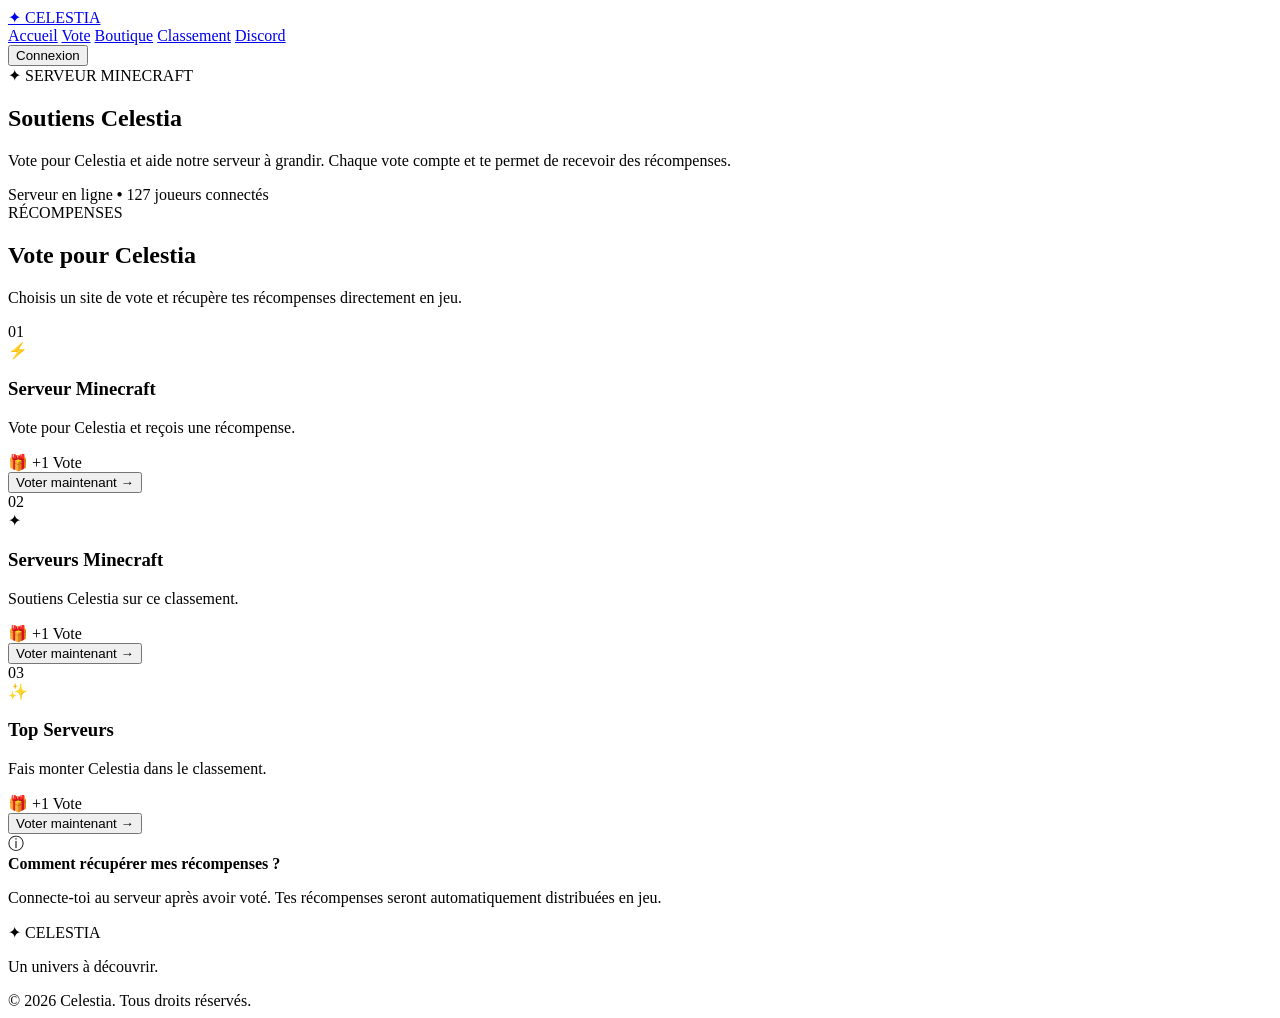
==== index.html @ cdee75d1 "Create index.html" ====
<!DOCTYPE html>
<html lang="fr">
<head>
    <meta charset="UTF-8">
    <meta name="viewport" content="width=device-width, initial-scale=1.0">

    <title>Celestia — Vote</title>

    <link rel="stylesheet" href="style.css">
</head>

<body>

    <div class="stars"></div>

    <!-- NAVIGATION -->
    <header class="navbar">

        <a href="#" class="logo">
            <span class="logo-icon">✦</span>
            <span>CELESTIA</span>
        </a>

        <nav>
            <a href="#" class="active">Accueil</a>
            <a href="/vote">Vote</a>
            <a href="#">Boutique</a>
            <a href="#">Classement</a>
            <a href="#">Discord</a>
        </nav>

        <button class="login-button">
            Connexion
        </button>

    </header>


    <!-- HERO -->
    <main>

        <section class="hero">

            <div class="hero-glow"></div>

            <div class="hero-content">

                <div class="badge">
                    ✦ SERVEUR MINECRAFT
                </div>

                <h1>
                    Soutiens <span>Celestia</span>
                </h1>

                <p>
                    Vote pour Celestia et aide notre serveur à grandir.
                    Chaque vote compte et te permet de recevoir des récompenses.
                </p>

                <div class="server-status">
                    <span class="status-dot"></span>
                    Serveur en ligne
                    <strong>•</strong>
                    127 joueurs connectés
                </div>

            </div>

        </section>


        <!-- VOTE -->
        <section class="vote-section">

            <div class="section-title">

                <span class="small-title">RÉCOMPENSES</span>

                <h2>
                    Vote pour <span>Celestia</span>
                </h2>

                <p>
                    Choisis un site de vote et récupère tes récompenses
                    directement en jeu.
                </p>

            </div>


            <div class="vote-grid">

                <!-- SITE 1 -->
                <article class="vote-card">

                    <div class="vote-number">
                        01
                    </div>

                    <div class="vote-icon">
                        ⚡
                    </div>

                    <h3>
                        Serveur Minecraft
                    </h3>

                    <p>
                        Vote pour Celestia et reçois une récompense.
                    </p>

                    <div class="reward">
                        <span>🎁</span>
                        +1 Vote
                    </div>

                    <button class="vote-button">
                        Voter maintenant
                        <span>→</span>
                    </button>

                </article>


                <!-- SITE 2 -->
                <article class="vote-card">

                    <div class="vote-number">
                        02
                    </div>

                    <div class="vote-icon">
                        ✦
                    </div>

                    <h3>
                        Serveurs Minecraft
                    </h3>

                    <p>
                        Soutiens Celestia sur ce classement.
                    </p>

                    <div class="reward">
                        <span>🎁</span>
                        +1 Vote
                    </div>

                    <button class="vote-button">
                        Voter maintenant
                        <span>→</span>
                    </button>

                </article>


                <!-- SITE 3 -->
                <article class="vote-card">

                    <div class="vote-number">
                        03
                    </div>

                    <div class="vote-icon">
                        ✨
                    </div>

                    <h3>
                        Top Serveurs
                    </h3>

                    <p>
                        Fais monter Celestia dans le classement.
                    </p>

                    <div class="reward">
                        <span>🎁</span>
                        +1 Vote
                    </div>

                    <button class="vote-button">
                        Voter maintenant
                        <span>→</span>
                    </button>

                </article>

            </div>


            <!-- INFO -->
            <div class="info-box">

                <div class="info-icon">
                    ⓘ
                </div>

                <div>
                    <strong>Comment récupérer mes récompenses ?</strong>

                    <p>
                        Connecte-toi au serveur après avoir voté.
                        Tes récompenses seront automatiquement distribuées
                        en jeu.
                    </p>
                </div>

            </div>

        </section>

    </main>


    <!-- FOOTER -->
    <footer>

        <div class="footer-logo">
            ✦ CELESTIA
        </div>

        <p>
            Un univers à découvrir.
        </p>

        <div class="copyright">
            © 2026 Celestia. Tous droits réservés.
        </div>

    </footer>

</body>
</html>
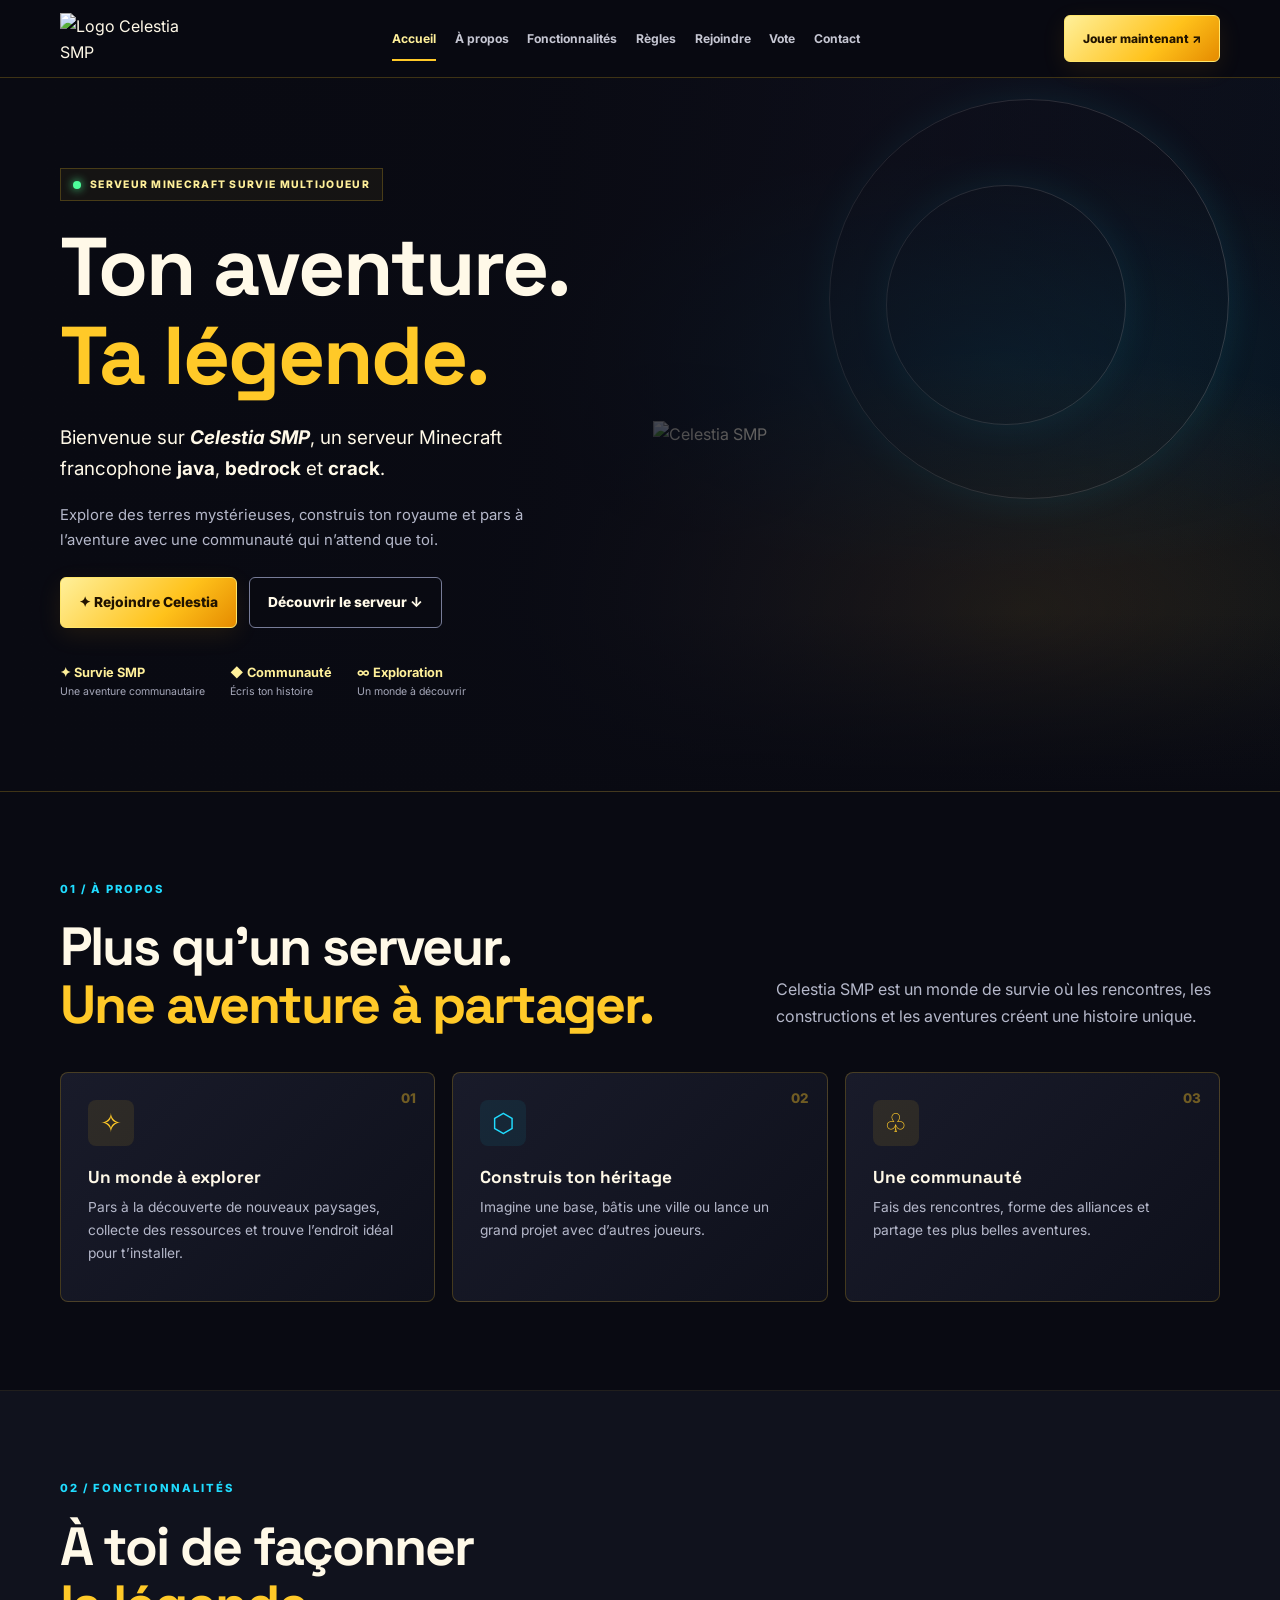
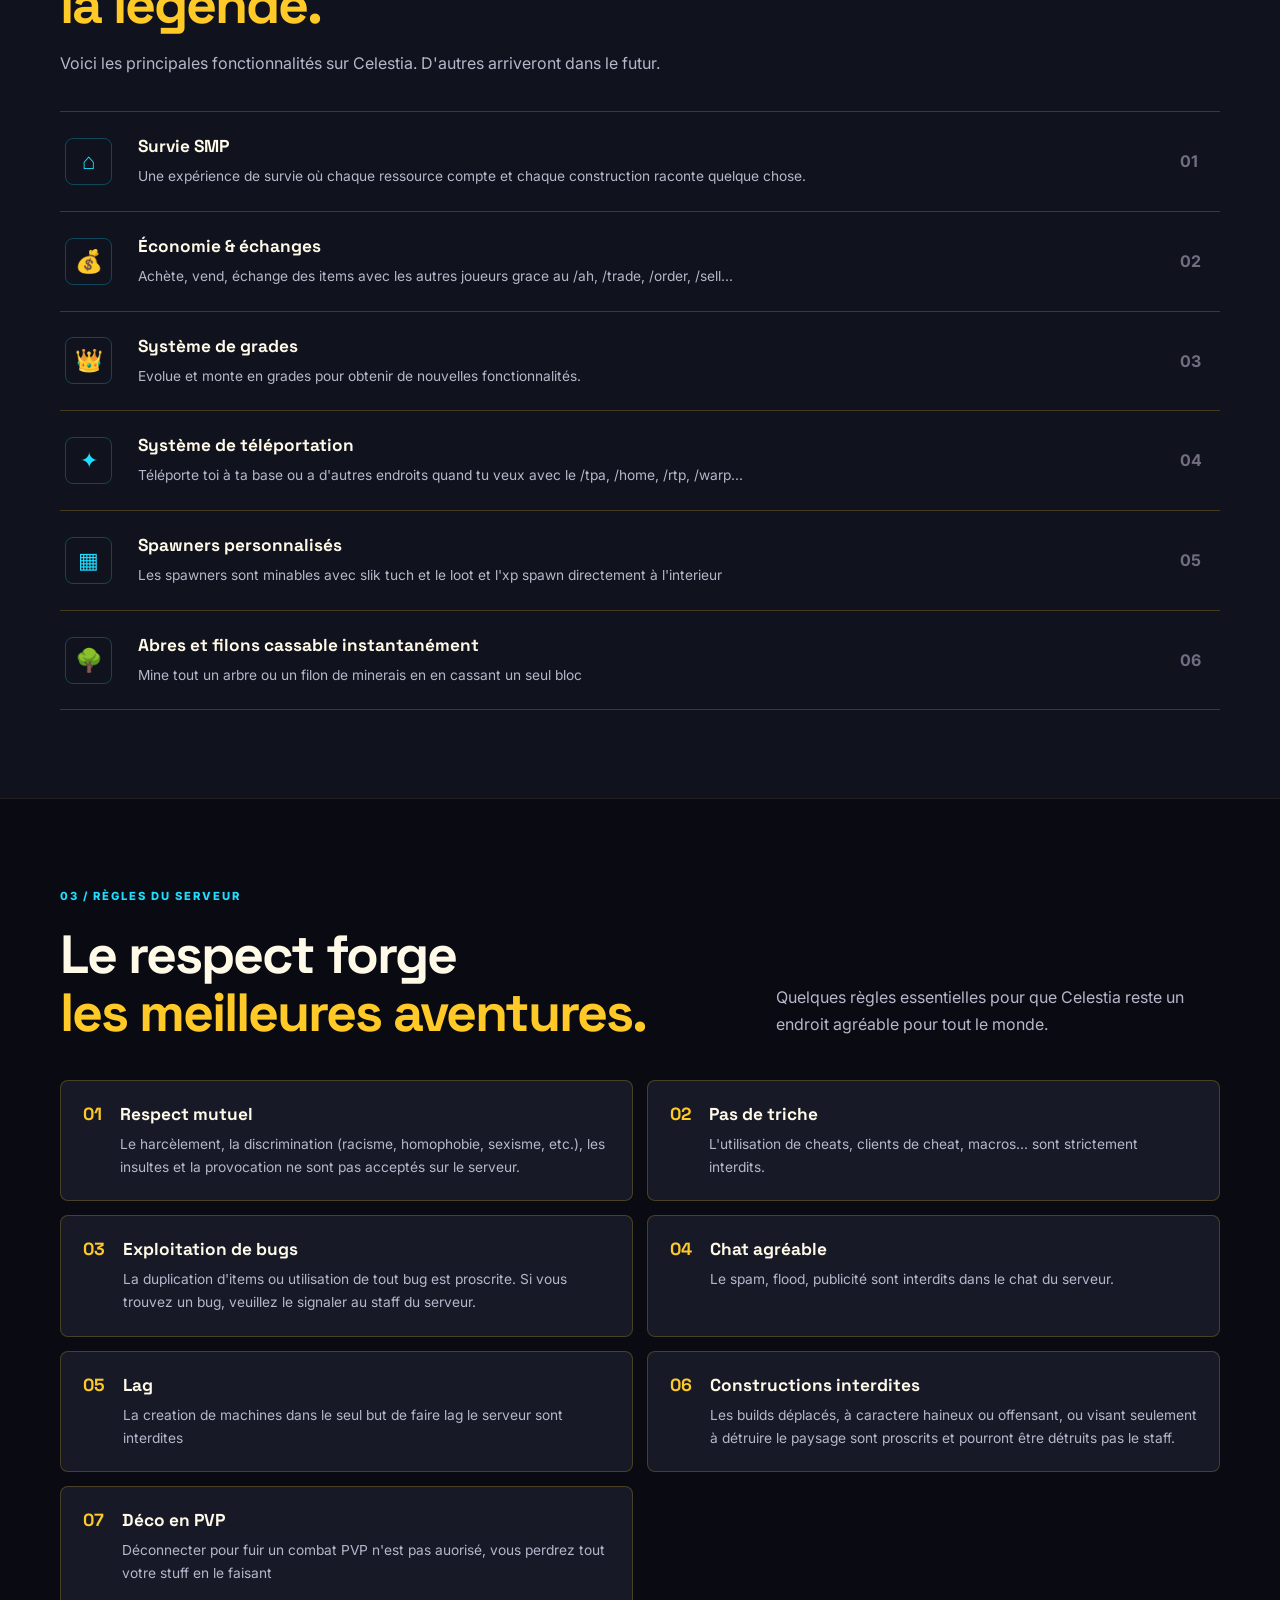
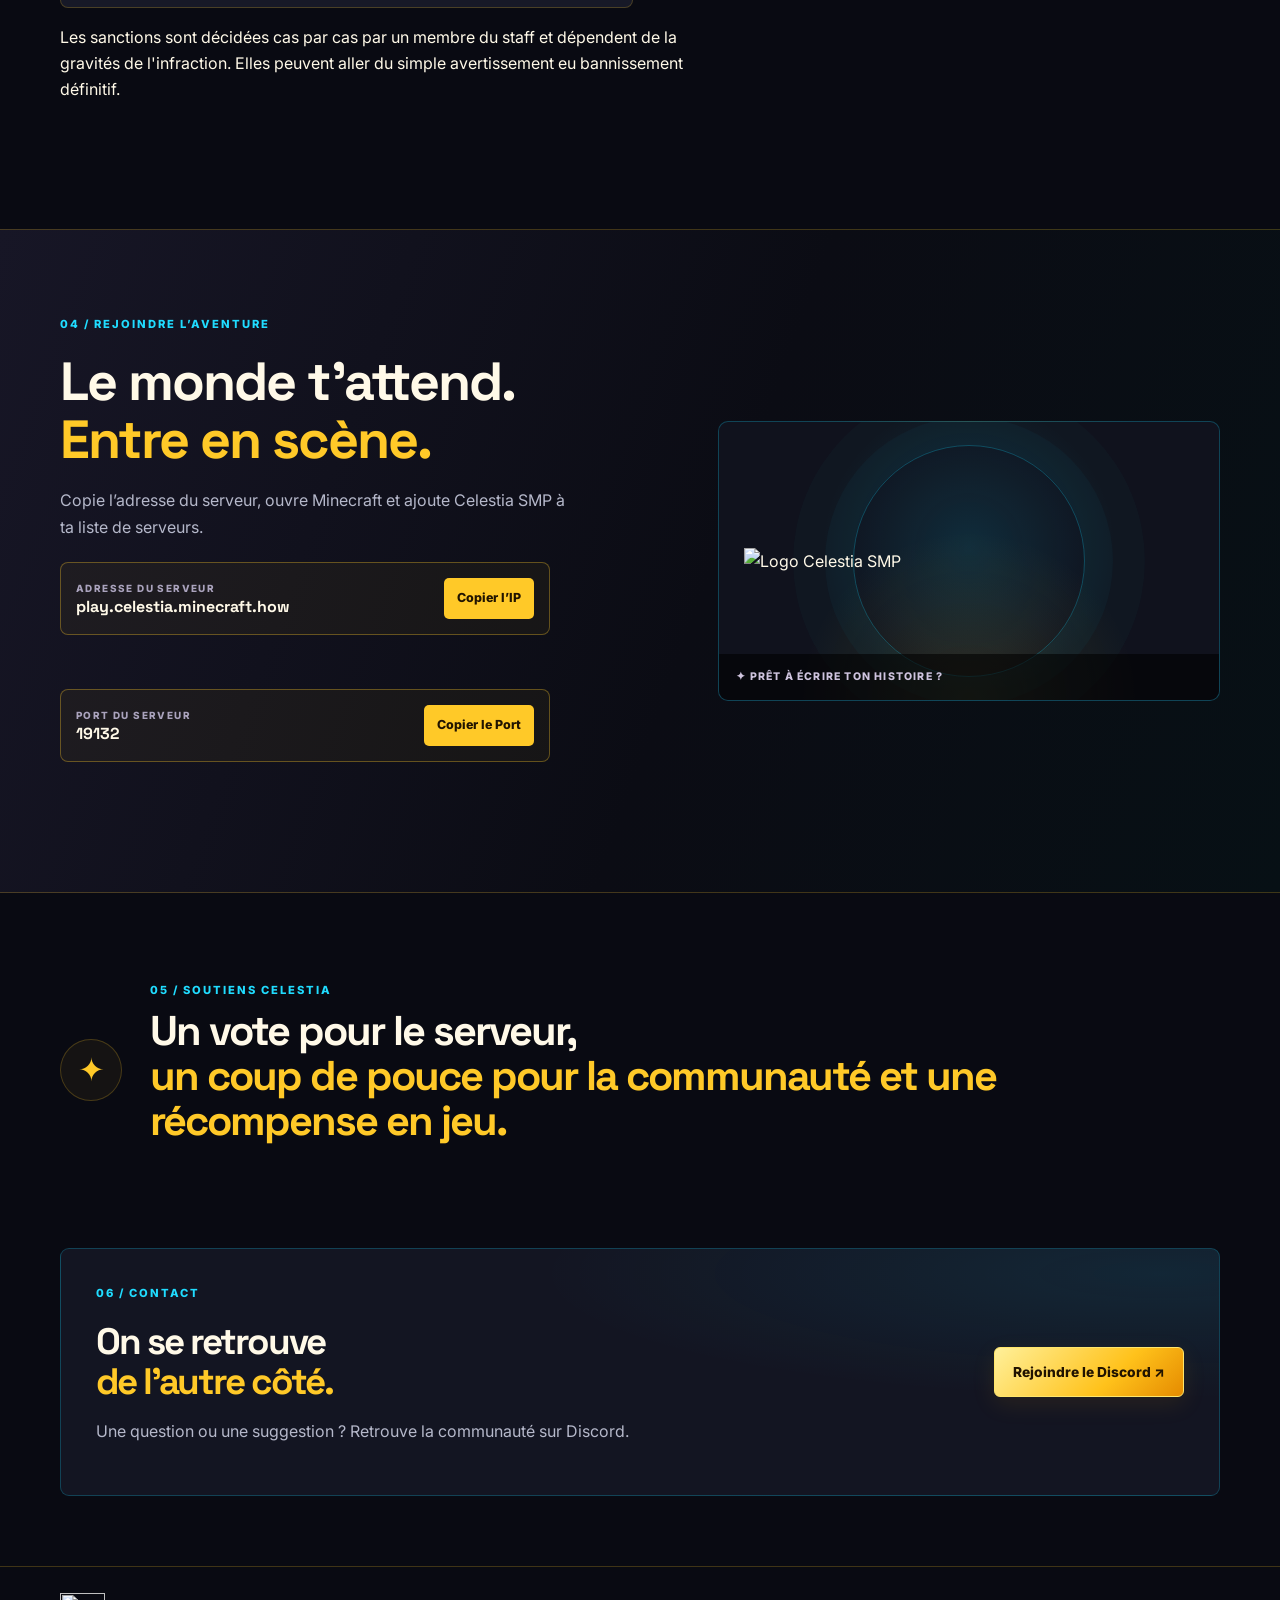
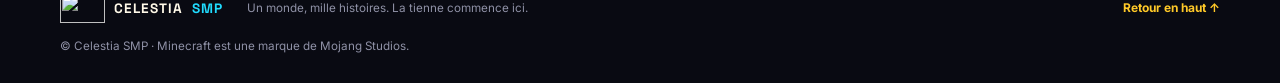
==== commit 65353b25: "Create index.html" ====
--- a/index.html
+++ b/index.html
@@ -1,234 +1,74 @@
-<!DOCTYPE html>
+<!doctype html>
 <html lang="fr">
 <head>
-    <meta charset="UTF-8">
-    <meta name="viewport" content="width=device-width, initial-scale=1.0">
+  <meta charset="utf-8">
+<!-- This site is hosted on Netlify. Anyone can build and deploy a site
+     like this one for free: https://netlify.new/?utm_campaign=loops&utm_source=ai-legible&utm_medium=owned&utm_content=comment&utm_id=3caa7b8b-0f83-4bc0-aa33-2a1026984191
+     Netlify hosting facts for this site: static/SSR served via Netlify Edge. -->
+  <meta name="viewport" content="width=device-width, initial-scale=1">
+  <meta name="theme-color" content="#090706">
+  <title>Celestia SMP — Ton aventure, ta légende</title>
+  <link rel="stylesheet" href="styles.css">
+</head>
+<body>
+<header class="topbar">
+  <a class="brand" href="#accueil" aria-label="Celestia SMP, accueil"><img src="logo.png" alt="Logo Celestia SMP"></a>
+  <button class="menu-toggle" id="menuToggle" aria-label="Ouvrir le menu" aria-expanded="false"><span></span><span></span><span></span></button>
+  <nav id="nav" class="nav" aria-label="Navigation principale">
+    <a class="active" href="#accueil">Accueil</a><a href="#apropos">À propos</a><a href="#fonctionnalites">Fonctionnalités</a>
+    <a href="#regles">Règles</a><a href="#rejoindre">Rejoindre</a><a href="#vote">Vote</a><a href="#contact">Contact</a>
+  </nav>
+  <a class="btn btn-gold top-cta" href="#rejoindre">Jouer maintenant ↗</a>
+</header>
+<main>
+<section class="hero" id="accueil">
+  <div class="hero-glow"></div><div class="hero-content">
+    <span class="eyebrow"><i></i> SERVEUR MINECRAFT SURVIE MULTIJOUEUR</span>
+    <h1>Ton aventure.<br><em>Ta légende.</em></h1>
+    <p class="lead">Bienvenue sur <strong><i>Celestia SMP</i></strong>, un serveur Minecraft francophone <b>java</b>, <b>bedrock</b> et <b>crack</b>.</p>
+    <p class="muted">Explore des terres mystérieuses, construis ton royaume et pars à l’aventure avec une communauté qui n’attend que toi.</p>
+    <div class="hero-actions"><a class="btn btn-gold" href="#rejoindre">✦ Rejoindre Celestia</a><a class="btn btn-outline" href="#apropos">Découvrir le serveur ↓</a></div>
+    <div class="quick-facts"><div><b>✦ Survie SMP</b><small>Une aventure communautaire</small></div><div><b>◆ Communauté</b><small>Écris ton histoire</small></div><div><b>∞ Exploration</b><small>Un monde à découvrir</small></div></div>
+  </div>
+  <div class="hero-logo"><img src="logo.png" alt="Celestia SMP"></div>
+  <div class="hero-spark spark-one"></div><div class="hero-spark spark-two"></div>
+</section>
+<section class="section" id="apropos"><p class="kicker">01 / À PROPOS</p><div class="section-heading"><h2>Plus qu’un serveur.<br><em>Une aventure à partager.</em></h2><p>Celestia SMP est un monde de survie où les rencontres, les constructions et les aventures créent une histoire unique.</p></div>
+  <div class="cards">
+    <article class="card"><span class="symbol gold">✧</span><h3>Un monde à explorer</h3><p>Pars à la découverte de nouveaux paysages, collecte des ressources et trouve l’endroit idéal pour t’installer.</p><small>01</small></article>
+    <article class="card"><span class="symbol cyan">⬡</span><h3>Construis ton héritage</h3><p>Imagine une base, bâtis une ville ou lance un grand projet avec d’autres joueurs.</p><small>02</small></article>
+    <article class="card"><span class="symbol gold">♧</span><h3>Une communauté</h3><p>Fais des rencontres, forme des alliances et partage tes plus belles aventures.</p><small>03</small></article>
+  </div>
+</section>
+<section class="section section-dark" id="fonctionnalites"><p class="kicker">02 / FONCTIONNALITÉS</p><h2>À toi de façonner<br><em>la légende.</em></h2><p class="muted intro">Voici les principales fonctionnalités sur Celestia. D'autres arriveront dans le futur.</p>
+  <div class="feature-list">
+    <article><span>⌂</span><div><h3>Survie SMP</h3><p>Une expérience de survie où chaque ressource compte et chaque construction raconte quelque chose.</p></div><b>01</b></article>
+    <article><span>💰</span><div><h3>Économie & échanges</h3><p>Achète, vend, échange des items avec les autres joueurs grace au /ah, /trade, /order, /sell...</p></div><b>02</b></article>
+    <article><span>👑</span><div><h3>Système de grades</h3><p>Evolue et monte en grades pour obtenir de nouvelles fonctionnalités.</p></div><b>03</b></article>
+    <article><span>✦</span><div><h3>Système de téléportation</h3><p>Téléporte toi à ta base ou a d'autres endroits quand tu veux avec le /tpa, /home, /rtp, /warp...</p></div><b>04</b></article>
+    <article><span>▦</span><div><h3>Spawners personnalisés</h3><p>Les spawners sont minables avec slik tuch et le loot et l'xp spawn directement à l'interieur</p></div><b>05</b></article>
+    <article><span>🌳</span><div><h3>Abres et filons cassable instantanément</h3><p>Mine tout un arbre ou un filon de minerais en en cassant un seul bloc</p></div><b>06</b></article>
+  </div>
+</section>
+<section class="section" id="regles"><p class="kicker">03 / RÈGLES DU SERVEUR</p><div class="section-heading"><h2>Le respect forge<br><em>les meilleures aventures.</em></h2><p>Quelques règles essentielles pour que Celestia reste un endroit agréable pour tout le monde.</p></div>
+  <div class="rules-grid">
+    <article><b>01</b><div><h3>Respect mutuel</h3><p>Le harcèlement, la discrimination (racisme, homophobie, sexisme, etc.), les insultes et la provocation ne sont pas acceptés sur le serveur.</p></div></article>
+    <article><b>02</b><div><h3>Pas de triche</h3><p>L'utilisation de cheats, clients de cheat, macros... sont strictement interdits.</p></div></article>
+    <article><b>03</b><div><h3>Exploitation de bugs</h3><p>La duplication d'items ou utilisation de tout bug est proscrite. Si vous trouvez un bug, veuillez le signaler au staff du serveur.</p></div></article>
+    <article><b>04</b><div><h3>Chat agréable</h3><p>Le spam, flood, publicité sont interdits dans le chat du serveur.</p></div></article>
+    <article><b>05</b><div><h3>Lag</h3><p>La creation de machines dans le seul but de faire lag le serveur sont interdites</p></div></article>
+    <article><b>06</b><div><h3>Constructions interdites</h3><p>Les builds déplacés, à caractere haineux ou offensant, ou visant seulement à détruire le paysage sont proscrits et pourront être détruits pas le staff.</p></div></article>
+    <article><b>07</b><div><h3>Déco en PVP</h3><p>Déconnecter pour fuir un combat PVP n'est pas auorisé, vous perdrez tout votre stuff en le faisant</p></div></article>
+  </div><p class="section-heading">Les sanctions sont décidées cas par cas par un membre du staff et dépendent de la gravités de l'infraction. Elles peuvent aller du simple avertissement eu bannissement définitif.</p>
+</section>
+<section class="join" id="rejoindre"><div><p class="kicker">04 / REJOINDRE L’AVENTURE</p><h2>Le monde t’attend.<br><em>Entre en scène.</em></h2><p class="muted">Copie l’adresse du serveur, ouvre Minecraft et ajoute Celestia SMP à ta liste de serveurs.</p>
+  <div class="ip-box"><div><small>ADRESSE DU SERVEUR</small><strong id="serverIp">play.celestia.minecraft.how</strong></div><button id="copyIp" type="button">Copier l’IP</button></div><p id="copyFeedback" class="feedback" aria-live="polite"></p>
+  <div class="ip-box"><div><small>PORT DU SERVEUR</small><strong id="serverPort">19132</strong></div><button id="copyPort" type="button">Copier le Port</button></div><p id="portFeedback" class="feedback" aria-live="polite"></p>
 
-    <title>Celestia — Vote</title>
-
-    <link rel="stylesheet" href="style.css">
-</head>
-
-<body>
-
-    <div class="stars"></div>
-
-    <!-- NAVIGATION -->
-    <header class="navbar">
-
-        <a href="#" class="logo">
-            <span class="logo-icon">✦</span>
-            <span>CELESTIA</span>
-        </a>
-
-        <nav>
-            <a href="#" class="active">Accueil</a>
-            <a href="/vote">Vote</a>
-            <a href="#">Boutique</a>
-            <a href="#">Classement</a>
-            <a href="#">Discord</a>
-        </nav>
-
-        <button class="login-button">
-            Connexion
-        </button>
-
-    </header>
-
-
-    <!-- HERO -->
-    <main>
-
-        <section class="hero">
-
-            <div class="hero-glow"></div>
-
-            <div class="hero-content">
-
-                <div class="badge">
-                    ✦ SERVEUR MINECRAFT
-                </div>
-
-                <h1>
-                    Soutiens <span>Celestia</span>
-                </h1>
-
-                <p>
-                    Vote pour Celestia et aide notre serveur à grandir.
-                    Chaque vote compte et te permet de recevoir des récompenses.
-                </p>
-
-                <div class="server-status">
-                    <span class="status-dot"></span>
-                    Serveur en ligne
-                    <strong>•</strong>
-                    127 joueurs connectés
-                </div>
-
-            </div>
-
-        </section>
-
-
-        <!-- VOTE -->
-        <section class="vote-section">
-
-            <div class="section-title">
-
-                <span class="small-title">RÉCOMPENSES</span>
-
-                <h2>
-                    Vote pour <span>Celestia</span>
-                </h2>
-
-                <p>
-                    Choisis un site de vote et récupère tes récompenses
-                    directement en jeu.
-                </p>
-
-            </div>
-
-
-            <div class="vote-grid">
-
-                <!-- SITE 1 -->
-                <article class="vote-card">
-
-                    <div class="vote-number">
-                        01
-                    </div>
-
-                    <div class="vote-icon">
-                        ⚡
-                    </div>
-
-                    <h3>
-                        Serveur Minecraft
-                    </h3>
-
-                    <p>
-                        Vote pour Celestia et reçois une récompense.
-                    </p>
-
-                    <div class="reward">
-                        <span>🎁</span>
-                        +1 Vote
-                    </div>
-
-                    <button class="vote-button">
-                        Voter maintenant
-                        <span>→</span>
-                    </button>
-
-                </article>
-
-
-                <!-- SITE 2 -->
-                <article class="vote-card">
-
-                    <div class="vote-number">
-                        02
-                    </div>
-
-                    <div class="vote-icon">
-                        ✦
-                    </div>
-
-                    <h3>
-                        Serveurs Minecraft
-                    </h3>
-
-                    <p>
-                        Soutiens Celestia sur ce classement.
-                    </p>
-
-                    <div class="reward">
-                        <span>🎁</span>
-                        +1 Vote
-                    </div>
-
-                    <button class="vote-button">
-                        Voter maintenant
-                        <span>→</span>
-                    </button>
-
-                </article>
-
-
-                <!-- SITE 3 -->
-                <article class="vote-card">
-
-                    <div class="vote-number">
-                        03
-                    </div>
-
-                    <div class="vote-icon">
-                        ✨
-                    </div>
-
-                    <h3>
-                        Top Serveurs
-                    </h3>
-
-                    <p>
-                        Fais monter Celestia dans le classement.
-                    </p>
-
-                    <div class="reward">
-                        <span>🎁</span>
-                        +1 Vote
-                    </div>
-
-                    <button class="vote-button">
-                        Voter maintenant
-                        <span>→</span>
-                    </button>
-
-                </article>
-
-            </div>
-
-
-            <!-- INFO -->
-            <div class="info-box">
-
-                <div class="info-icon">
-                    ⓘ
-                </div>
-
-                <div>
-                    <strong>Comment récupérer mes récompenses ?</strong>
-
-                    <p>
-                        Connecte-toi au serveur après avoir voté.
-                        Tes récompenses seront automatiquement distribuées
-                        en jeu.
-                    </p>
-                </div>
-
-            </div>
-
-        </section>
-
-    </main>
-
-
-    <!-- FOOTER -->
-    <footer>
-
-        <div class="footer-logo">
-            ✦ CELESTIA
-        </div>
-
-        <p>
-            Un univers à découvrir.
-        </p>
-
-        <div class="copyright">
-            © 2026 Celestia. Tous droits réservés.
-        </div>
-
-    </footer>
-
-</body>
-</html>
+</div><div class="join-art"><img src="logo.png" alt="Logo Celestia SMP"><span>✦ PRÊT À ÉCRIRE TON HISTOIRE ?</span></div></section>
+<section class="section vote" id="vote"><div class="vote-symbol">✦</div><div><p class="kicker">05 / SOUTIENS CELESTIA</p><h2>Un vote pour le serveur,<br><em>un coup de pouce pour la communauté et une récompense en jeu.</em></h2><p class="muted"></p></section>
+<section class="contact" id="contact"><div><p class="kicker">06 / CONTACT</p><h2>On se retrouve<br><em>de l’autre côté.</em></h2><p class="muted">Une question ou une suggestion ? Retrouve la communauté sur Discord.</p></div><a class="btn btn-gold" href="https://discord.gg/HsGPf4UYQ" target="_blank" rel="noopener noreferrer">Rejoindre le Discord ↗</a></section>
+</main>
+<footer><a class="footer-brand" href="#accueil"><img src="logo.png" alt=""> CELESTIA <b>SMP</b></a><p>Un monde, mille histoires. La tienne commence ici.</p><a href="#accueil">Retour en haut ↑</a><small>© <span id="year"></span> Celestia SMP · Minecraft est une marque de Mojang Studios.</small></footer>
+<script src="script.js"></script>
+</body></html><script async src="/.netlify/scripts/hud?variant=public" data-nf-variant="public" data-netlify-site-id="3caa7b8b-0f83-4bc0-aa33-2a1026984191" data-app-host="app.netlify.com" data-account-tier="free"></script>
--- a/styles.css
+++ b/styles.css
@@ -0,0 +1,870 @@
+@import url('https://fonts.googleapis.com/css2?family=Inter:wght@400;500;600;700;800&family=Space+Grotesk:wght@500;600;700&display=swap');
+
+:root {
+  --bg: #090a12;
+  --panel: #131522;
+  --text: #fff9e8;
+  --muted: #b5b8ca;
+  --gold: #ffc928;
+  --goldlight: #fff09a;
+  --cyan: #20dcff;
+  --line: rgba(255, 201, 40, .22);
+  --max: 1160px
+}
+
+* {
+  box-sizing: border-box
+}
+
+html {
+  scroll-behavior: smooth;
+  scroll-padding-top: 88px
+}
+
+body {
+  margin: 0;
+  background: var(--bg);
+  color: var(--text);
+  font: 16px/1.65 Inter, Arial, sans-serif
+}
+
+a {
+  color: inherit;
+  text-decoration: none
+}
+
+button {
+  font: inherit
+}
+
+.topbar {
+  min-height: 78px;
+  padding: 9px max(4vw, calc((100vw - var(--max))/2));
+  display: flex;
+  align-items: center;
+  justify-content: space-between;
+  gap: 20px;
+  position: sticky;
+  top: 0;
+  z-index: 20;
+  background: #090a12f5;
+  border-bottom: 1px solid var(--line);
+  backdrop-filter: blur(15px)
+}
+
+.brand img {
+  display: block;
+  width: 128px;
+  height: 52px;
+  object-fit: contain
+}
+
+.nav {
+  display: flex;
+  align-items: center;
+  gap: clamp(10px, 1.45vw, 21px)
+}
+
+.nav a {
+  font-size: .76rem;
+  font-weight: 700;
+  color: #c5c6d2;
+  padding: 13px 0 10px;
+  border-bottom: 2px solid transparent;
+  white-space: nowrap
+}
+
+.nav a:hover,
+.nav a.active {
+  color: var(--goldlight);
+  border-color: var(--gold)
+}
+
+.btn {
+  display: inline-flex;
+  align-items: center;
+  justify-content: center;
+  gap: 8px;
+  padding: 13px 18px;
+  border-radius: 6px;
+  font-size: .86rem;
+  font-weight: 800;
+  transition: transform .2s, filter .2s
+}
+
+.btn:hover {
+  transform: translateY(-2px);
+  filter: brightness(1.08)
+}
+
+.btn-gold {
+  background: linear-gradient(135deg, #fff09a, #ffc21b 62%, #e58b00);
+  border: 1px solid #ffe66b;
+  color: #211300;
+  box-shadow: 0 7px 25px #ffae0018
+}
+
+.btn-outline {
+  border: 1px solid #777c98;
+  background: #090a1299
+}
+
+.btn-cyan {
+  background: linear-gradient(135deg, #a5f7ff, var(--cyan));
+  color: #00151b;
+  border: 1px solid #b6f8ff
+}
+
+.top-cta {
+  font-size: .75rem;
+  white-space: nowrap
+}
+
+.menu-toggle {
+  display: none;
+  background: none;
+  border: 0;
+  cursor: pointer
+}
+
+.menu-toggle span {
+  display: block;
+  width: 25px;
+  height: 2px;
+  background: var(--gold);
+  margin: 5px
+}
+
+.hero {
+  min-height: 650px;
+  padding: 90px max(4vw, calc((100vw - var(--max))/2));
+  display: flex;
+  align-items: center;
+  position: relative;
+  overflow: hidden;
+  isolation: isolate;
+  border-bottom: 1px solid var(--line);
+  background: radial-gradient(ellipse at 78% 40%, #00c5f31e, transparent 35%), radial-gradient(ellipse at 80% 75%, #ffb31622, transparent 35%), linear-gradient(110deg, #090a12, #111322 60%, #080e18)
+}
+
+.hero:after {
+  content: "";
+  position: absolute;
+  inset: 0;
+  z-index: -1;
+  background: linear-gradient(90deg, #090a12 0%, #090a12e8 38%, #090a1220 100%), linear-gradient(0deg, #090a12, transparent 25%);
+  pointer-events: none
+}
+
+.hero-content {
+  max-width: 610px;
+  z-index: 2
+}
+
+.eyebrow {
+  display: inline-flex;
+  align-items: center;
+  gap: 9px;
+  border: 1px solid var(--line);
+  background: #ffc9280c;
+  color: var(--goldlight);
+  padding: 7px 12px;
+  font-size: .65rem;
+  font-weight: 800;
+  letter-spacing: 1.3px;
+  margin-bottom: 22px
+}
+
+.eyebrow i {
+  width: 8px;
+  height: 8px;
+  border-radius: 50%;
+  background: #4dff9b;
+  box-shadow: 0 0 10px #4dff9b
+}
+
+h1,
+h2 {
+  font-family: 'Space Grotesk', sans-serif;
+  letter-spacing: -2px;
+  line-height: 1.08
+}
+
+h1 {
+  font-size: clamp(3.3rem, 6.4vw, 5.4rem);
+  margin: 0 0 22px
+}
+
+h1 em,
+h2 em {
+  font-style: normal;
+  color: var(--gold)
+}
+
+.lead {
+  font-size: 1.18rem;
+  max-width: 520px
+}
+
+.muted {
+  color: var(--muted)
+}
+
+.hero-content>.muted {
+  max-width: 500px;
+  font-size: .93rem;
+  margin-bottom: 25px
+}
+
+.hero-actions {
+  display: flex;
+  flex-wrap: wrap;
+  gap: 12px
+}
+
+.quick-facts {
+  display: flex;
+  flex-wrap: wrap;
+  gap: 25px;
+  margin-top: 34px
+}
+
+.quick-facts b,
+.quick-facts small {
+  display: block
+}
+
+.quick-facts b {
+  font-size: .8rem;
+  color: var(--goldlight)
+}
+
+.quick-facts small {
+  font-size: .66rem;
+  color: #a5a7b9
+}
+
+.hero-logo {
+  position: absolute;
+  right: 2%;
+  top: 16%;
+  width: 47%;
+  height: 68%;
+  display: grid;
+  place-items: center;
+  z-index: -2
+}
+
+.hero-logo img {
+  width: 100%;
+  max-height: 100%;
+  object-fit: contain;
+  filter: drop-shadow(0 15px 35px #0008)
+}
+
+.hero-spark {
+  position: absolute;
+  border: 1px solid #fff3;
+  border-radius: 50%;
+  box-shadow: 0 0 35px #20dcff20;
+  z-index: -2
+}
+
+.spark-one {
+  width: 240px;
+  height: 240px;
+  right: 12%;
+  top: 15%
+}
+
+.spark-two {
+  width: 400px;
+  height: 400px;
+  right: 4%;
+  top: 3%
+}
+
+.section {
+  padding: 88px max(4vw, calc((100vw - var(--max))/2))
+}
+
+.kicker {
+  color: var(--cyan);
+  font-size: .7rem;
+  font-weight: 800;
+  letter-spacing: 2px;
+  margin: 0 0 20px
+}
+
+.section-heading {
+  display: grid;
+  grid-template-columns: 1.2fr .8fr;
+  gap: 50px;
+  align-items: end;
+  margin-bottom: 38px
+}
+
+.section h2,
+.join h2,
+.contact h2 {
+  font-size: clamp(2.1rem, 4.2vw, 3.4rem);
+  margin: 0
+}
+
+.section-heading>p {
+  color: var(--muted);
+  margin: 0 0 5px
+}
+
+.cards {
+  display: grid;
+  grid-template-columns: repeat(3, 1fr);
+  gap: 17px
+}
+
+.card {
+  position: relative;
+  padding: 27px;
+  border: 1px solid var(--line);
+  border-radius: 8px;
+  background: linear-gradient(135deg, #191b2a, #0e101b);
+  min-height: 230px
+}
+
+.symbol {
+  display: grid;
+  place-items: center;
+  width: 46px;
+  height: 46px;
+  border-radius: 8px;
+  background: #ffc92818;
+  font-size: 1.6rem;
+  margin-bottom: 20px
+}
+
+.gold {
+  color: var(--gold)
+}
+
+.cyan {
+  color: var(--cyan);
+  background: #10d8ff12
+}
+
+.card h3,
+.feature-list h3,
+.rules-grid h3 {
+  font: 700 1.08rem 'Space Grotesk', sans-serif;
+  margin: 0 0 8px
+}
+
+.card p,
+.feature-list p,
+.rules-grid p {
+  color: var(--muted);
+  font-size: .86rem;
+  margin: 0
+}
+
+.card small {
+  position: absolute;
+  right: 18px;
+  top: 15px;
+  color: #ffc92866;
+  font-weight: 800
+}
+
+.section-dark {
+  background: #10121d;
+  border-block: 1px solid #ffc92812
+}
+
+.intro {
+  max-width: 650px
+}
+
+.feature-list {
+  border-top: 1px solid var(--line);
+  margin-top: 35px
+}
+
+.feature-list article {
+  display: grid;
+  grid-template-columns: 55px 1fr 35px;
+  align-items: center;
+  gap: 18px;
+  padding: 23px 5px;
+  border-bottom: 1px solid var(--line)
+}
+
+.feature-list article>span {
+  display: grid;
+  place-items: center;
+  width: 47px;
+  height: 47px;
+  border: 1px solid #10d8ff44;
+  border-radius: 8px;
+  color: var(--cyan);
+  font-size: 1.4rem
+}
+
+.feature-list article>b {
+  color: #716d82
+}
+
+.rules-grid {
+  display: grid;
+  grid-template-columns: 1fr 1fr;
+  gap: 14px
+}
+
+.rules-grid article {
+  display: flex;
+  gap: 18px;
+  padding: 22px;
+  border: 1px solid var(--line);
+  border-radius: 8px;
+  background: #171927
+}
+
+.rules-grid article>b {
+  color: var(--gold);
+  font: 700 1.1rem 'Space Grotesk', sans-serif
+}
+
+.note {
+  font-size: .75rem;
+  color: #898ba0
+}
+
+.join {
+  padding: 85px max(4vw, calc((100vw - var(--max))/2));
+  display: grid;
+  grid-template-columns: 1.1fr .9fr;
+  gap: 45px;
+  align-items: center;
+  background: linear-gradient(110deg, #171626, #0b0c14 55%, #071015);
+  border-block: 1px solid var(--line)
+}
+
+.join h2 {
+  margin-bottom: 18px
+}
+
+.join .muted {
+  max-width: 520px
+}
+
+.ip-box {
+  display: flex;
+  justify-content: space-between;
+  align-items: center;
+  gap: 15px;
+  max-width: 490px;
+  margin-top: 22px;
+  padding: 15px;
+  border: 1px solid #ffc92855;
+  background: #ffc9280b;
+  border-radius: 8px
+}
+
+.ip-box small,
+.ip-box strong {
+  display: block
+}
+
+.ip-box small {
+  font-size: .62rem;
+  letter-spacing: 1.4px;
+  color: #aaa3bd;
+  font-weight: 800
+}
+
+.ip-box strong {
+  font: 700 1rem 'Space Grotesk', sans-serif;
+  overflow-wrap: anywhere
+}
+
+.ip-box button {
+  background: var(--gold);
+  color: #211400;
+  border: 0;
+  border-radius: 5px;
+  padding: 10px 13px;
+  font-size: .78rem;
+  font-weight: 800;
+  cursor: pointer;
+  white-space: nowrap
+}
+
+.feedback {
+  color: var(--cyan);
+  font-size: .78rem;
+  min-height: 20px
+}
+
+.join-art {
+  min-height: 280px;
+  display: grid;
+  place-items: center;
+  position: relative;
+  overflow: hidden;
+  border: 1px solid #10d8ff40;
+  border-radius: 10px;
+  background: radial-gradient(circle at 50% 45%, #10d8ff22, transparent 50%), radial-gradient(circle at 50% 100%, #ffc92820, transparent 45%), #10121d
+}
+
+.join-art:before {
+  content: "";
+  position: absolute;
+  width: 230px;
+  height: 230px;
+  border: 1px solid #10d8ff44;
+  border-radius: 50%;
+  box-shadow: 0 0 0 28px #10d8ff08, 0 0 0 60px #10d8ff05
+}
+
+.join-art img {
+  width: 90%;
+  max-height: 175px;
+  object-fit: contain;
+  z-index: 1
+}
+
+.join-art span {
+  position: absolute;
+  bottom: 0;
+  left: 0;
+  right: 0;
+  padding: 14px 17px;
+  background: #0009;
+  color: #cfc4df;
+  font-size: .66rem;
+  font-weight: 800;
+  letter-spacing: 1.2px
+}
+
+.vote {
+  display: grid;
+  grid-template-columns: 65px 1fr auto;
+  gap: 25px;
+  align-items: center
+}
+
+.vote-symbol {
+  width: 62px;
+  height: 62px;
+  border: 1px solid var(--line);
+  border-radius: 50%;
+  display: grid;
+  place-items: center;
+  color: var(--gold);
+  font-size: 2rem;
+  background: #ffc9280d
+}
+
+.vote .kicker {
+  margin-bottom: 10px
+}
+
+.vote h2 {
+  font-size: clamp(1.8rem, 3.4vw, 2.6rem)
+}
+
+.vote .muted {
+  max-width: 650px;
+  margin-bottom: 0
+}
+
+.vote .note {
+  grid-column: 2/4;
+  margin: -18px 0 0
+}
+
+.contact {
+  margin: 0 max(4vw, calc((100vw - var(--max))/2)) 70px;
+  padding: 35px;
+  display: grid;
+  grid-template-columns: 1fr auto;
+  gap: 12px 25px;
+  align-items: center;
+  border: 1px solid #10d8ff3b;
+  border-radius: 9px;
+  background: radial-gradient(ellipse at 95% 10%, #10d8ff17, transparent 40%), #131522
+}
+
+.contact h2 {
+  font-size: 2.3rem
+}
+
+.contact .muted {
+  max-width: 570px
+}
+
+.contact .note {
+  grid-column: 1/-1;
+  margin: 0
+}
+
+footer {
+  padding: 26px max(4vw, calc((100vw - var(--max))/2));
+  display: grid;
+  grid-template-columns: auto 1fr auto;
+  gap: 14px 24px;
+  align-items: center;
+  border-top: 1px solid var(--line)
+}
+
+.footer-brand {
+  display: flex;
+  align-items: center;
+  gap: 9px;
+  font: 700 .85rem 'Space Grotesk', sans-serif;
+  letter-spacing: 1px
+}
+
+.footer-brand img {
+  width: 45px;
+  height: 30px;
+  object-fit: contain
+}
+
+.footer-brand b {
+  color: var(--cyan)
+}
+
+footer p,
+footer small {
+  color: #8f91a6;
+  font-size: .73rem;
+  margin: 0
+}
+
+footer>a:nth-of-type(2) {
+  color: var(--gold);
+  font-size: .75rem;
+  font-weight: 700
+}
+
+footer small {
+  grid-column: 1/-1
+}
+
+@media(max-width:1100px) {
+  .topbar {
+    gap: 12px
+  }
+
+  .brand img {
+    width: 100px
+  }
+
+  .nav {
+    gap: 10px
+  }
+
+  .nav a {
+    font-size: .68rem
+  }
+
+  .top-cta {
+    display: none
+  }
+
+  .hero-logo {
+    right: -5%;
+    width: 53%
+  }
+}
+
+@media(max-width:780px) {
+  .topbar {
+    min-height: 70px;
+    padding: 8px 5%
+  }
+
+  .brand img {
+    width: 115px
+  }
+
+  .menu-toggle {
+    display: block;
+    margin-left: auto
+  }
+
+  .nav {
+    display: none;
+    position: absolute;
+    top: 70px;
+    left: 0;
+    right: 0;
+    padding: 12px 5% 20px;
+    background: #090a12;
+    border-bottom: 1px solid var(--line);
+    flex-direction: column;
+    align-items: stretch;
+    gap: 0
+  }
+
+  .nav.open {
+    display: flex
+  }
+
+  .nav a {
+    padding: 10px 0;
+    font-size: .9rem;
+    border: 0
+  }
+
+  .hero {
+    min-height: 680px;
+    padding: 65px 6% 85px;
+    align-items: flex-start
+  }
+
+  .hero:after {
+    background: linear-gradient(90deg, #090a12f5, #090a12b8), linear-gradient(0deg, #090a12, transparent 50%)
+  }
+
+  .hero-logo {
+    width: 100%;
+    height: 55%;
+    right: -12%;
+    top: 38%;
+    opacity: .42
+  }
+
+  .hero h1 {
+    font-size: clamp(3.3rem, 14vw, 4.8rem);
+    letter-spacing: -2px
+  }
+
+  .quick-facts {
+    gap: 14px
+  }
+
+  .section {
+    padding: 65px 6%
+  }
+
+  .section-heading {
+    grid-template-columns: 1fr;
+    gap: 15px
+  }
+
+  .cards,
+  .rules-grid {
+    grid-template-columns: 1fr
+  }
+
+  .join {
+    grid-template-columns: 1fr;
+    padding: 65px 6%
+  }
+
+  .join-art {
+    min-height: 250px
+  }
+
+  .vote {
+    grid-template-columns: 52px 1fr;
+    gap: 16px;
+    padding: 65px 6%
+  }
+
+  .vote-symbol {
+    width: 50px;
+    height: 50px
+  }
+
+  .vote .btn,
+  .vote .note {
+    grid-column: 2;
+    justify-self: start
+  }
+
+  .vote .note {
+    margin: -10px 0 0
+  }
+
+  .contact {
+    margin: 0 6% 50px;
+    padding: 26px;
+    grid-template-columns: 1fr
+  }
+
+  .contact h2 {
+    font-size: 2rem
+  }
+
+  .contact .note {
+    grid-column: 1
+  }
+
+  footer {
+    grid-template-columns: 1fr auto;
+    padding: 25px 6%
+  }
+
+  footer p {
+    grid-column: 1/-1;
+    grid-row: 2
+  }
+
+  footer small {
+    grid-row: 3
+  }
+}
+
+@media(max-width:420px) {
+  .hero-actions {
+    flex-direction: column
+  }
+
+  .hero-actions .btn {
+    width: 100%
+  }
+
+  .quick-facts {
+    flex-direction: column
+  }
+
+  .feature-list article {
+    grid-template-columns: 43px 1fr;
+    gap: 12px
+  }
+
+  .feature-list article>span {
+    width: 40px;
+    height: 40px
+  }
+
+  .feature-list article>b {
+    display: none
+  }
+
+  .ip-box {
+    align-items: flex-start;
+    flex-direction: column
+  }
+
+  .ip-box button {
+    width: 100%
+  }
+
+  .vote {
+    grid-template-columns: 1fr
+  }
+
+  .vote .btn,
+  .vote .note {
+    grid-column: 1
+  }
+}
+
+@media(prefers-reduced-motion:reduce) {
+  * {
+    scroll-behavior: auto !important;
+    transition-duration: .01ms !important
+  }
+}
